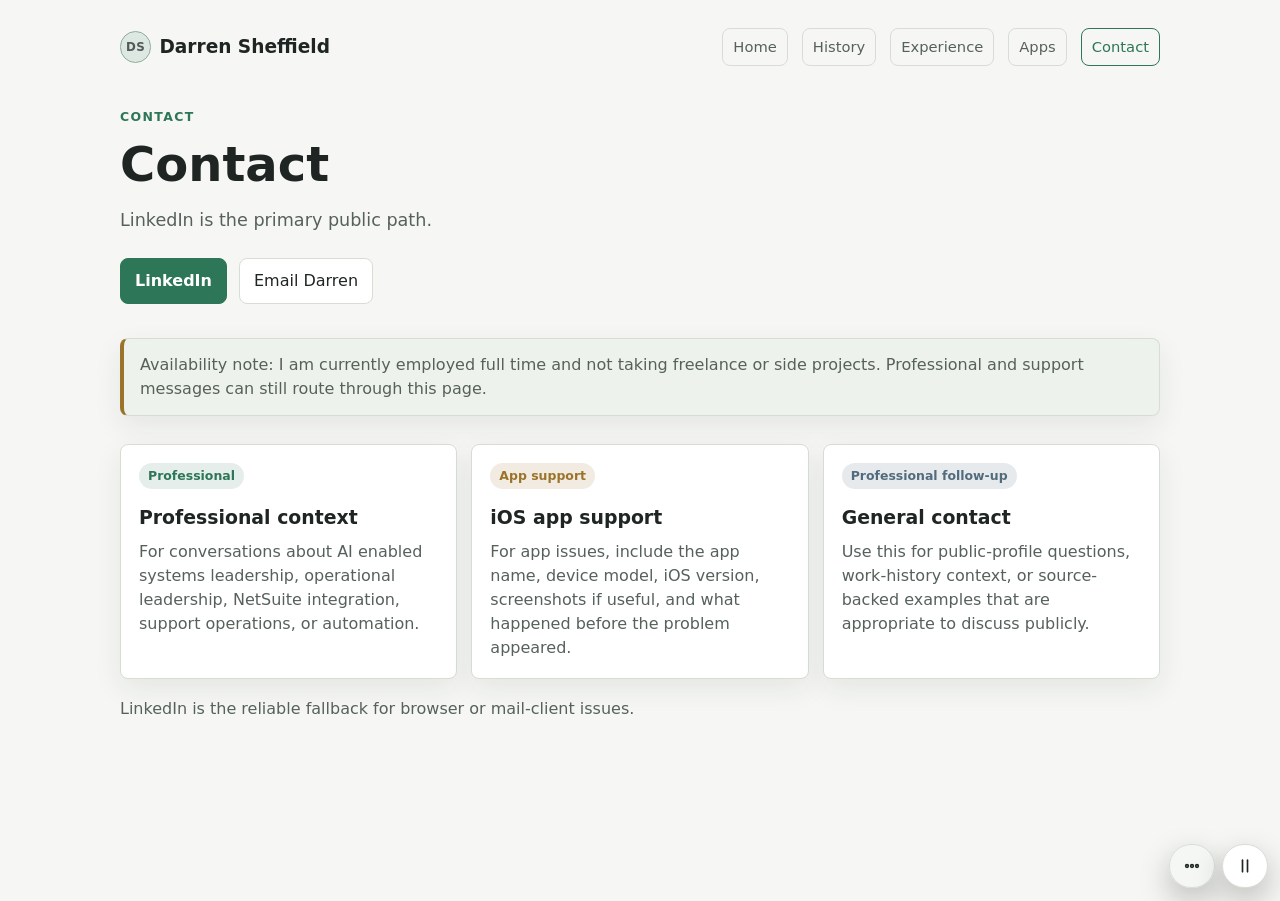
==== contact.html @ 16d39309 "Launch Darren Sheffield portfolio site" ====
<!doctype html>
<html lang="en">
  <head>
    <meta charset="utf-8">
    <meta name="viewport" content="width=device-width, initial-scale=1">
    <meta name="robots" content="index, follow">
    <meta name="description" content="Contact Darren Sheffield for professional context, app support, or public-profile follow-up.">
    <title>Darren Sheffield | Contact</title>
    <style>
      :root {
        color-scheme: light dark;
        --bg: #f6f7f4;
        --panel: #ffffff;
        --panel-soft: #eef2ed;
        --text: #1f2522;
        --muted: #56615a;
        --line: #d7ddd5;
        --green: #2d7657;
        --gold: #9b742b;
        --steel: #526b7c;
        --shadow: 0 10px 28px rgba(31, 37, 34, 0.08);
        --site-max-width: 1080px;
        --site-line-height: 1.5;
        --radius: 8px;
      }

      @media (prefers-color-scheme: dark) {
        :root {
          --bg: #101412;
          --panel: #171d1a;
          --panel-soft: #1d2622;
          --text: #edf2ed;
          --muted: #aeb9b1;
          --line: #2c3933;
          --green: #77c49a;
          --gold: #d2ad62;
          --steel: #93b0c1;
          --shadow: 0 10px 28px rgba(0, 0, 0, 0.28);
        }
      }

      * {
        box-sizing: border-box;
      }

      body {
        margin: 0;
        background: var(--bg);
        color: var(--text);
        font-family: -apple-system, BlinkMacSystemFont, "Segoe UI", system-ui, sans-serif;
        line-height: var(--site-line-height);
        scrollbar-gutter: stable;
      }

      a {
        color: inherit;
      }

      .site {
        max-width: var(--site-max-width);
        margin: 0 auto;
        padding: 28px 20px 42px;
      }

      .masthead {
        align-items: center;
        display: flex;
        justify-content: space-between;
        gap: 16px;
        margin-bottom: 42px;
      }

      .brand {
        color: var(--text);
        display: inline-flex;
        align-items: center;
        gap: 0.52rem;
        font-family: -apple-system, BlinkMacSystemFont, "Segoe UI", system-ui, sans-serif;
        font-size: 1.16rem;
        font-weight: 680;
        letter-spacing: 0;
        line-height: 1.05;
        text-decoration: none;
        white-space: nowrap;
      }

      .brand::before {
        align-items: center;
        aspect-ratio: 1 / 1;
        background: color-mix(in oklab, var(--green) 16%, var(--panel));
        border: 1px solid color-mix(in oklab, var(--green) 45%, var(--line));
        border-radius: 999px;
        color: color-mix(in oklab, var(--text) 72%, var(--bg));
        content: "DS";
        display: inline-flex;
        flex: none;
        font-size: 0.74rem;
        font-weight: 760;
        height: 1.82rem;
        justify-content: center;
        letter-spacing: 0.04em;
        width: 1.82rem;
      }

      .brand:focus-visible {
        outline: 3px solid rgba(45, 118, 87, 0.35);
        outline-offset: 3px;
      }

      @media (max-width: 560px) {
        .brand {
          font-size: 1.05rem;
        }

        .brand::before {
          font-size: 0.66rem;
          height: 1.6rem;
          width: 1.6rem;
        }
      }

      .nav {
        display: flex;
        flex-wrap: wrap;
        gap: 14px;
        font-size: 0.92rem;
      }

      .nav a,
      .button {
        border: 1px solid var(--line);
        border-radius: var(--radius);
        text-decoration: none;
      }

      .nav a {
        color: var(--muted);
        padding: 7px 10px;
      }

      .nav a[aria-current="page"],
      .nav a:hover,
      .button:hover {
        border-color: var(--green);
        color: var(--green);
      }

      .eyebrow,
      .section-label {
        color: var(--green);
        font-size: 0.78rem;
        font-weight: 700;
        letter-spacing: 0.11em;
        margin: 0 0 12px;
        text-transform: uppercase;
      }

      .section-label {
        color: var(--muted);
      }

      h1 {
        font-size: 3rem;
        letter-spacing: 0;
        line-height: 1.05;
        margin: 0 0 18px;
        max-width: 760px;
      }

      h2 {
        font-size: 1.18rem;
        margin: 0 0 8px;
      }

      .lede,
      .card p,
      .availability p,
      .fallback {
        color: var(--muted);
        margin: 0;
      }

      .lede {
        font-size: 1.1rem;
        max-width: 760px;
      }

      .actions {
        display: flex;
        flex-wrap: wrap;
        gap: 12px;
        margin: 24px 0 34px;
      }

      .button {
        align-items: center;
        background: var(--panel);
        color: var(--text);
        display: inline-flex;
        font-weight: 650;
        min-height: 42px;
        padding: 10px 14px;
      }

      button.button {
        cursor: pointer;
        font: inherit;
      }

      .button.primary {
        background: var(--green);
        border-color: var(--green);
        color: #ffffff;
      }

      @media (prefers-color-scheme: dark) {
        .button.primary {
          color: #101412;
        }
      }

      .availability,
      .card {
        border: 1px solid var(--line);
        border-radius: var(--radius);
        box-shadow: var(--shadow);
      }

      .availability {
        background: var(--panel-soft);
        border-left: 4px solid var(--gold);
        margin-bottom: 28px;
        padding: 14px 16px;
      }

      .contact-grid {
        display: grid;
        gap: 14px;
        grid-template-columns: repeat(3, 1fr);
      }

      .card {
        background: var(--panel);
        padding: 18px;
      }

      .tag {
        border-radius: 999px;
        display: inline-block;
        font-size: 0.78rem;
        font-weight: 700;
        margin-bottom: 14px;
        padding: 4px 9px;
      }

      .tag.green {
        background: rgba(45, 118, 87, 0.12);
        color: var(--green);
      }

      .tag.gold {
        background: rgba(155, 116, 43, 0.14);
        color: var(--gold);
      }

      .tag.steel {
        background: rgba(82, 107, 124, 0.14);
        color: var(--steel);
      }

      .fallback {
        margin-top: 18px;
        max-width: 680px;
      }

      a:focus-visible,
      .button:focus-visible {
        outline: 3px solid rgba(45, 118, 87, 0.35);
        outline-offset: 3px;
      }

      @media (max-width: 820px) {
        .site {
          padding: 22px 16px 32px;
        }

        h1 {
          font-size: 2.35rem;
        }

        .contact-grid {
          grid-template-columns: 1fr;
        }
      }

      @media (max-width: 560px) {
        .masthead {
          align-items: flex-start;
          flex-direction: column;
        }

        .nav {
          width: 100%;
        }

        .nav a {
          flex: 1 1 calc(50% - 8px);
          text-align: center;
        }

        h1 {
          font-size: 2rem;
        }

        .actions .button {
          justify-content: center;
          width: 100%;
        }
      }
    </style>
    <link rel="stylesheet" href="assets/site-controls.css?v=20260603-5">
    <script src="assets/site-controls.js?v=20260603-5" defer></script>
  </head>
  <body>
    <main class="site">
      <header class="masthead">
        <a class="brand" href="index.html" aria-label="Darren Sheffield">Darren Sheffield</a>
        <nav class="nav" aria-label="Primary navigation">
          <a href="index.html">Home</a>
          <a href="work-history.html">History</a>
          <a href="experience.html">Experience</a>
          <a href="support.html">Apps</a>
          <a href="contact.html" aria-current="page">Contact</a>
        </nav>
      </header>

      <section aria-label="Contact overview">
        <p class="eyebrow">Contact</p>
        <h1>Contact</h1>
        <p class="lede">
          LinkedIn is the primary public path.
        </p>
        <div class="actions">
          <a class="button primary" href="https://www.linkedin.com/in/dbshef/">LinkedIn</a>
          <button class="button" type="button" data-email-action>Email Darren</button>
        </div>
      </section>

      <section class="availability" aria-label="Availability">
        <p>
          Availability note: I am currently employed full time and not taking freelance or side projects.
          Professional and support messages can still route through this page.
        </p>
      </section>

      <section class="contact-grid" aria-label="Contact paths">
        <article class="card">
          <span class="tag green">Professional</span>
          <h2>Professional context</h2>
          <p>For conversations about AI enabled systems leadership, operational leadership, NetSuite integration, support operations, or automation.</p>
        </article>

        <article class="card">
          <span class="tag gold">App support</span>
          <h2>iOS app support</h2>
          <p>For app issues, include the app name, device model, iOS version, screenshots if useful, and what happened before the problem appeared.</p>
        </article>

        <article class="card">
          <span class="tag steel">Professional follow-up</span>
          <h2>General contact</h2>
          <p>Use this for public-profile questions, work-history context, or source-backed examples that are appropriate to discuss publicly.</p>
        </article>
      </section>

      <p class="fallback">LinkedIn is the reliable fallback for browser or mail-client issues.</p>
    </main>
    <script src="assets/contact-action.js" defer></script>
  </body>
</html>
---- assets/site-controls.css ----
html {
  overflow-y: scroll;
}

body {
  min-height: calc(100vh + 1px);
}

.site-controls-cluster {
  position: fixed;
  z-index: 9998;
  right: max(12px, env(safe-area-inset-right));
  bottom: max(12px, env(safe-area-inset-bottom));
  display: flex;
  align-items: flex-end;
  flex-direction: column;
  gap: 8px;
  pointer-events: none;
}

.site-controls-actions {
  display: flex;
  align-items: center;
  gap: 7px;
  pointer-events: auto;
}

.site-controls-btn {
  appearance: none;
  border: 1px solid var(--line);
  background: rgba(246, 247, 244, 0.9);
  border-radius: 999px;
  color: var(--text);
  cursor: pointer;
  display: inline-flex;
  align-items: center;
  justify-content: center;
  font: inherit;
  height: 44px;
  min-width: 44px;
  padding: 0 12px;
  text-decoration: none;
  box-shadow: 0 12px 30px rgba(16, 20, 18, 0.26);
  pointer-events: auto;
  position: relative;
}

.site-controls-btn:hover {
  border-color: var(--green);
  color: var(--green);
}

@media (prefers-color-scheme: dark) {
  .site-controls-btn {
    background: rgba(19, 32, 26, 0.92);
    border-color: #4b5f56;
    color: #f0f7ef;
  }

  .site-controls-menu-btn {
    background: #2d7657;
    border-color: #89cda8;
    color: #f8fff7;
  }

  .site-controls-motion-btn[aria-pressed="false"] {
    background: color-mix(in oklab, rgba(45, 84, 67, 0.32) 68%, var(--panel));
  }
}

.site-controls-btn:focus-visible {
  outline: 3px solid rgba(45, 118, 87, 0.38);
  outline-offset: 2px;
}

.site-controls-icon {
  line-height: 1;
  text-align: center;
  width: 20px;
  height: 20px;
}

.site-controls-icon svg,
.site-controls-option-icon svg {
  display: block;
  width: 100%;
  height: 100%;
  fill: none;
  stroke: currentColor;
  stroke-linecap: round;
  stroke-linejoin: round;
  stroke-width: 2;
}

.site-controls-motion-btn[aria-pressed="true"] {
  background: rgba(46, 118, 87, 0.16);
  border-color: rgba(45, 118, 87, 0.95);
}

.site-controls-motion-btn[aria-pressed="false"] {
  background: var(--panel);
}

.site-controls-label {
  display: inline-flex;
  align-items: center;
  gap: 0;
}

.site-controls-btn-text {
  display: none;
}

.site-controls-popover {
  width: min(316px, calc(100vw - 24px));
  max-width: 316px;
  background: var(--panel);
  border: 1px solid var(--line);
  border-radius: 14px;
  box-shadow: 0 14px 34px rgba(16, 20, 18, 0.24);
  padding: 12px;
  pointer-events: auto;
}

.site-controls-popover[hidden] {
  display: none;
}

.site-controls-popover:focus {
  outline: 2px solid rgba(119, 196, 154, 0.48);
  outline-offset: 2px;
}

.site-controls-popover-head {
  margin: 2px 0 10px;
  display: flex;
  align-items: center;
  justify-content: space-between;
  gap: 8px;
}

.site-controls-popover-title {
  margin: 0;
  font-size: 0.86rem;
  font-weight: 700;
  letter-spacing: 0.03em;
  text-transform: uppercase;
}

.site-controls-close {
  border: 1px solid var(--line);
  background: transparent;
  border-radius: 8px;
  color: var(--muted);
  cursor: pointer;
  width: 26px;
  height: 26px;
  font-size: 0.8rem;
  line-height: 1;
  padding: 0;
  text-align: center;
}

.site-controls-options {
  display: grid;
  gap: 8px;
  grid-template-columns: repeat(2, minmax(0, 1fr));
}

.site-controls-option {
  appearance: none;
  background: var(--panel-soft);
  border: 1px solid var(--line);
  border-radius: 10px;
  color: var(--muted);
  cursor: pointer;
  display: flex;
  align-items: center;
  gap: 8px;
  min-height: 46px;
  padding: 8px;
  text-align: left;
}

.site-controls-option:hover {
  border-color: var(--green);
  color: var(--text);
}

.site-controls-option[aria-pressed="true"] {
  background: rgba(45, 118, 87, 0.16);
  border-color: var(--green);
  color: var(--green);
}

.site-controls-option:focus-visible {
  outline: 3px solid rgba(45, 118, 87, 0.36);
  outline-offset: 2px;
}

.site-controls-option-icon {
  align-items: center;
  background: var(--panel);
  border: 1px solid var(--line);
  border-radius: 8px;
  color: currentColor;
  display: inline-flex;
  flex: none;
  height: 30px;
  justify-content: center;
  width: 30px;
}

.site-controls-option-label {
  color: inherit;
  font-size: 0.78rem;
  font-weight: 680;
  line-height: 1.1;
}

@media (prefers-color-scheme: dark) {
  .site-controls-popover {
    background: rgba(19, 29, 24, 0.97);
  }

  .site-controls-option {
    background: rgba(25, 38, 32, 0.95);
  }

  .site-controls-option[aria-pressed="true"] {
    background: rgba(45, 118, 87, 0.28);
    color: #a6e0bd;
  }
}

.site-controls-visually-hidden {
  border: 0;
  clip: rect(0, 0, 0, 0);
  height: 1px;
  margin: -1px;
  overflow: hidden;
  padding: 0;
  position: absolute;
  width: 1px;
}

:root.site-controls-large-text {
  font-size: 109%;
}

:root.site-controls-calm-motion * {
  animation-duration: 0.001ms !important;
  animation-iteration-count: 1 !important;
  transition-duration: 0.001ms !important;
  transition-delay: 0ms !important;
}

:root.site-controls-increased-spacing {
  --site-line-height: 1.75;
}

:root.site-controls-increased-spacing .site {
  padding-left: 22px;
  padding-right: 22px;
}

:root.site-controls-increased-spacing p,
:root.site-controls-increased-spacing li,
:root.site-controls-increased-spacing .card p,
:root.site-controls-increased-spacing .lede,
:root.site-controls-increased-spacing .support-note p,
:root.site-controls-increased-spacing .availability p {
  line-height: 1.75;
}

:root.site-controls-dyslexia-font body {
  font-family: Arial, Verdana, "Trebuchet MS", sans-serif;
  font-feature-settings: "liga" 0;
}

:root.site-controls-focus-mode .site {
  max-width: 780px;
}

:root.site-controls-focus-mode .timeline-shell {
  display: block;
}

:root.site-controls-focus-mode .timeline-shell .timeline {
  margin-top: 18px;
}

:root.site-controls-focus-mode .keyword-grid,
:root.site-controls-focus-mode .lanes,
:root.site-controls-focus-mode .pathways,
:root.site-controls-focus-mode .support-grid,
:root.site-controls-focus-mode .contact-grid,
:root.site-controls-focus-mode .closing-links {
  grid-template-columns: 1fr;
}

:root.site-controls-focus-mode .timeline-meter {
  height: 88px;
  width: 100%;
}

:root.site-controls-high-contrast {
  --bg: #0a140f;
  --panel: #13201a;
  --panel-soft: #1a2b22;
  --text: #f5ffed;
  --muted: #bfd5b8;
  --line: #31493d;
  --green: #88d9a0;
  --gold: #f0c26a;
  --red: #ffb6aa;
  --steel: #98c3e0;
  --shadow: 0 10px 28px rgba(0, 0, 0, 0.4);
}

:root.site-controls-underline-links a {
  text-decoration-thickness: 2px;
  text-decoration-style: solid;
}

:root.site-controls-underline-links a[href]:not(.site-controls-btn) {
  text-decoration-line: underline;
}

:root.site-controls-underline-links a:focus-visible,
:root.site-controls-underline-links button:focus-visible {
  text-decoration-thickness: 3px;
}

:root.site-controls-motion-paused .timeline-focus,
:root.site-controls-motion-paused .timeline-item,
:root.site-controls-motion-paused .timeline-item::before,
:root.site-controls-motion-paused .timeline::after,
:root.site-controls-motion-paused .timeline-meter span {
  transition: none !important;
  transform: none !important;
  opacity: 1 !important;
}

@media (max-width: 560px) {
  .site-controls-cluster {
    right: max(10px, env(safe-area-inset-right));
    bottom: max(10px, env(safe-area-inset-bottom));
  }

  .site-controls-label {
    display: none;
  }
}
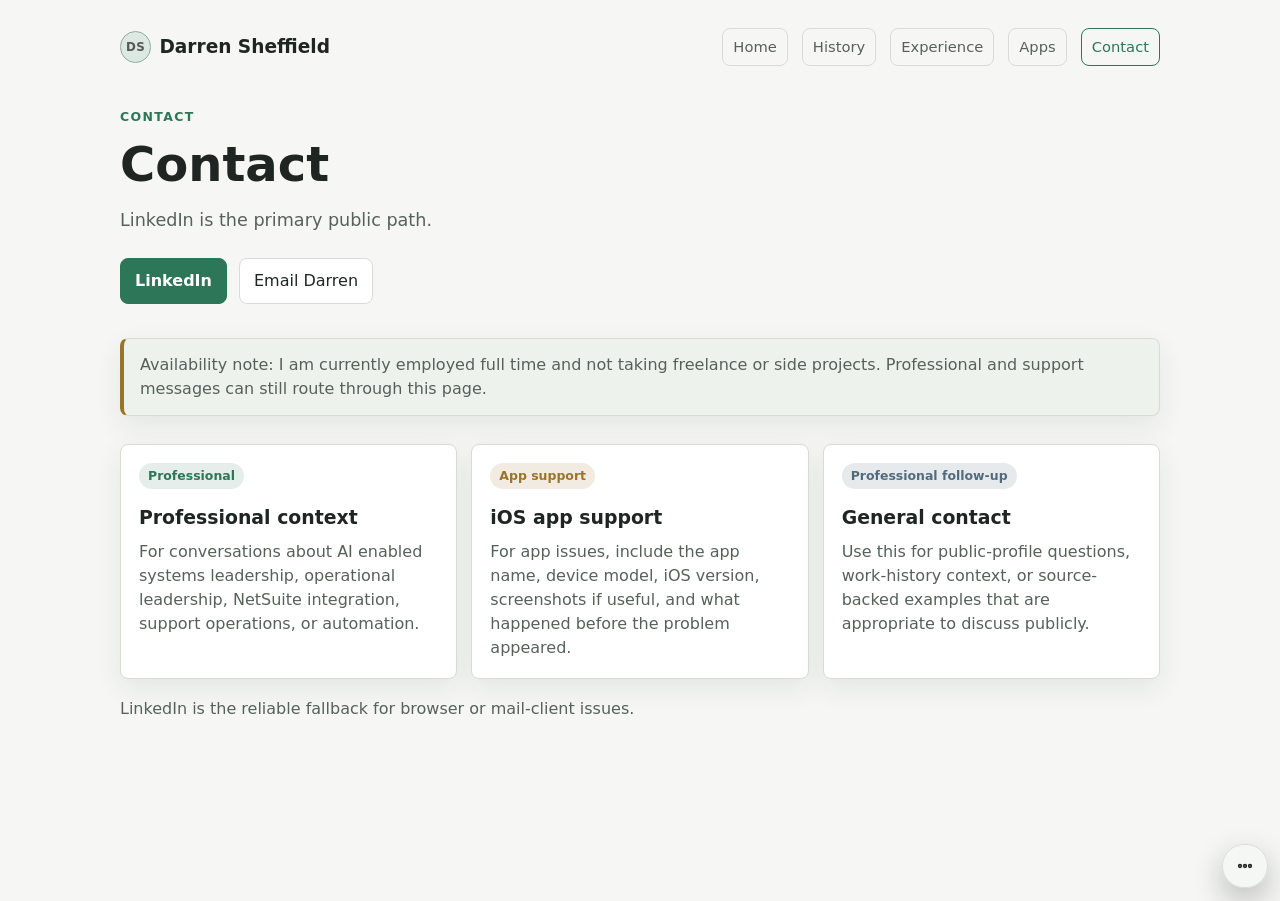
==== commit 59a5e3d6: "Polish portfolio history and controls" ====
--- a/contact.html
+++ b/contact.html
@@ -319,7 +319,7 @@
       }
     </style>
     <link rel="stylesheet" href="assets/site-controls.css?v=20260603-5">
-    <script src="assets/site-controls.js?v=20260603-5" defer></script>
+    <script src="assets/site-controls.js?v=20260604-1" defer></script>
   </head>
   <body>
     <main class="site">
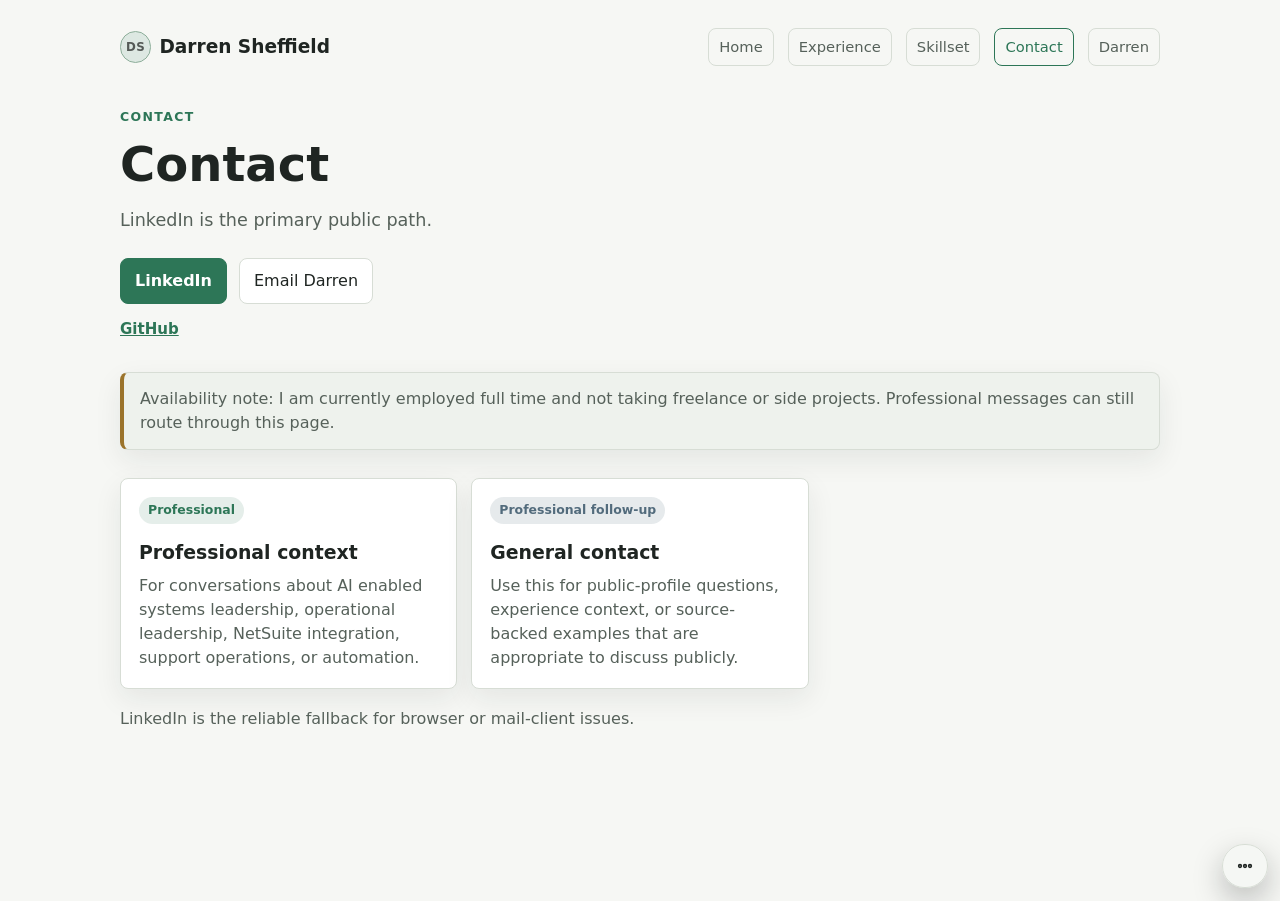
==== commit 7f128c2b: "Update portfolio navigation and private entry" ====
--- a/contact.html
+++ b/contact.html
@@ -273,6 +273,17 @@
         max-width: 680px;
       }
 
+      .profile-link {
+        color: var(--muted);
+        font-size: 0.94rem;
+        margin: -20px 0 32px;
+      }
+
+      .profile-link a {
+        color: var(--green);
+        font-weight: 650;
+      }
+
       a:focus-visible,
       .button:focus-visible {
         outline: 3px solid rgba(45, 118, 87, 0.35);
@@ -327,10 +338,10 @@
         <a class="brand" href="index.html" aria-label="Darren Sheffield">Darren Sheffield</a>
         <nav class="nav" aria-label="Primary navigation">
           <a href="index.html">Home</a>
-          <a href="work-history.html">History</a>
-          <a href="experience.html">Experience</a>
-          <a href="support.html">Apps</a>
+          <a href="work-history.html">Experience</a>
+          <a href="experience.html">Skillset</a>
           <a href="contact.html" aria-current="page">Contact</a>
+          <a href="darren.html">Darren</a>
         </nav>
       </header>
 
@@ -344,12 +355,15 @@
           <a class="button primary" href="https://www.linkedin.com/in/dbshef/">LinkedIn</a>
           <button class="button" type="button" data-email-action>Email Darren</button>
         </div>
+        <p class="profile-link">
+          <a href="https://github.com/darrensheffield" rel="me">GitHub</a>
+        </p>
       </section>
 
       <section class="availability" aria-label="Availability">
         <p>
           Availability note: I am currently employed full time and not taking freelance or side projects.
-          Professional and support messages can still route through this page.
+          Professional messages can still route through this page.
         </p>
       </section>
 
@@ -361,15 +375,9 @@
         </article>
 
         <article class="card">
-          <span class="tag gold">App support</span>
-          <h2>iOS app support</h2>
-          <p>For app issues, include the app name, device model, iOS version, screenshots if useful, and what happened before the problem appeared.</p>
-        </article>
-
-        <article class="card">
           <span class="tag steel">Professional follow-up</span>
           <h2>General contact</h2>
-          <p>Use this for public-profile questions, work-history context, or source-backed examples that are appropriate to discuss publicly.</p>
+          <p>Use this for public-profile questions, experience context, or source-backed examples that are appropriate to discuss publicly.</p>
         </article>
       </section>
 
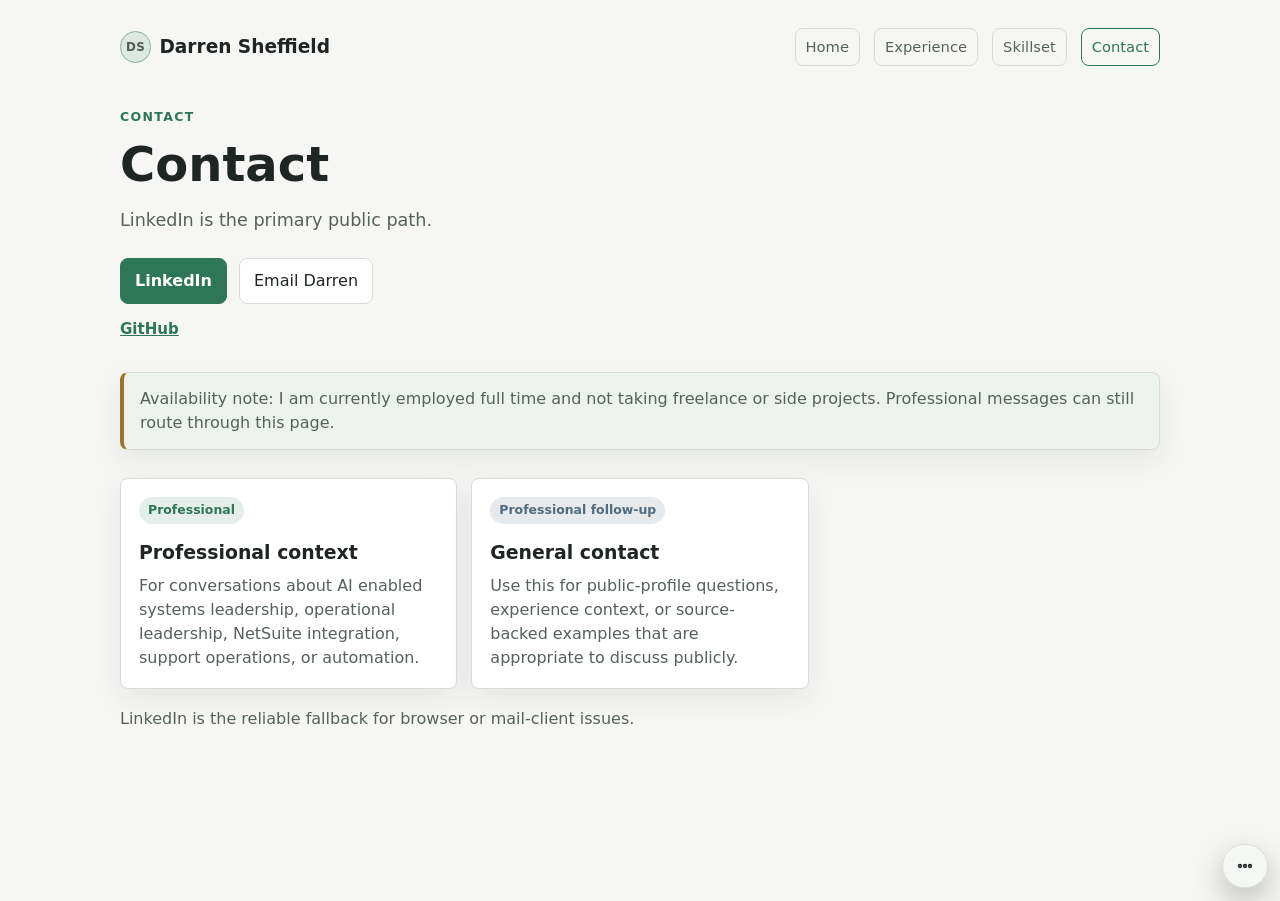
==== commit 28bb9c33: "Remove public Darren nav tab" ====
--- a/contact.html
+++ b/contact.html
@@ -341,7 +341,6 @@
           <a href="work-history.html">Experience</a>
           <a href="experience.html">Skillset</a>
           <a href="contact.html" aria-current="page">Contact</a>
-          <a href="darren.html">Darren</a>
         </nav>
       </header>
 
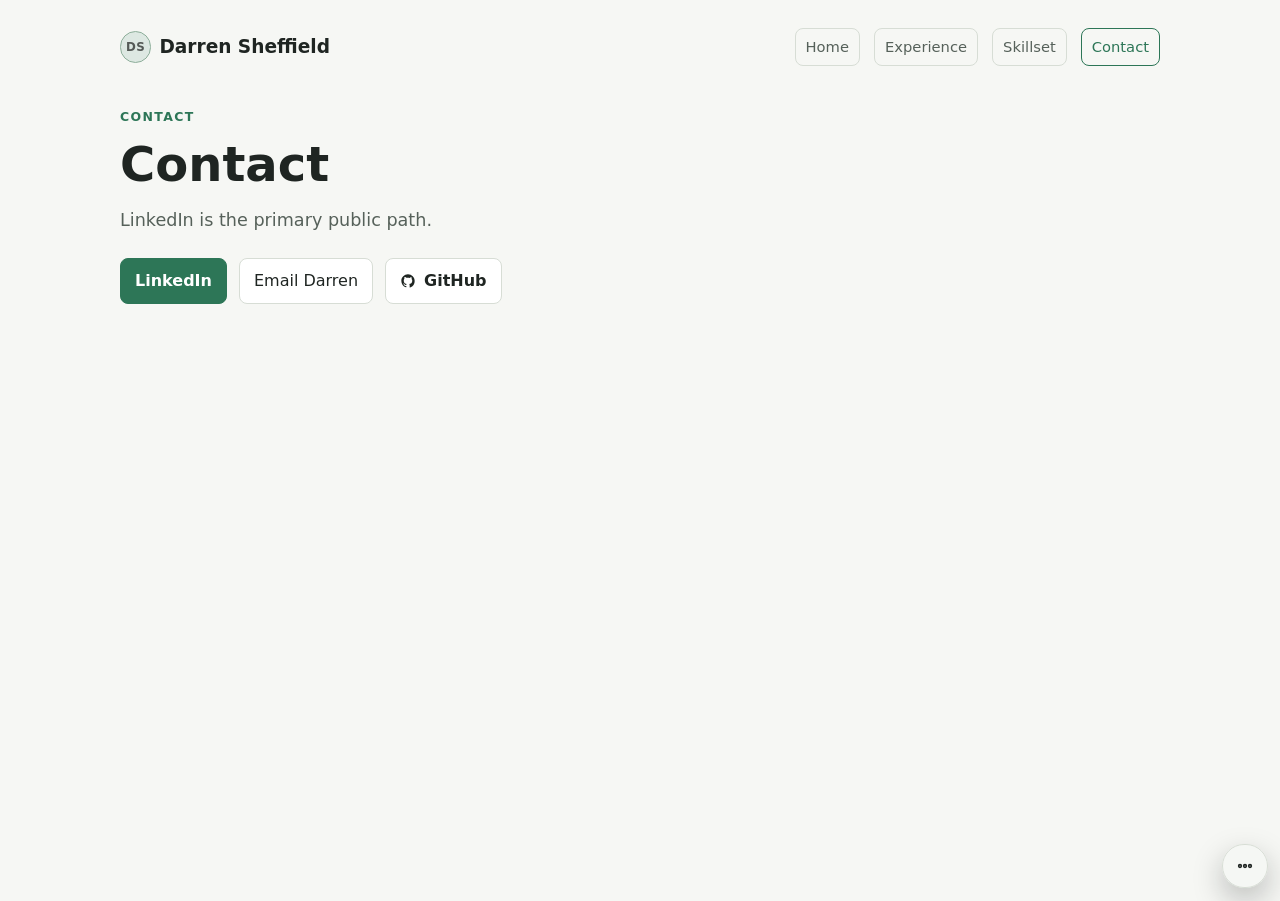
==== commit a149a710: "Address feedback on contact and credential styling" ====
--- a/contact.html
+++ b/contact.html
@@ -172,10 +172,7 @@
         margin: 0 0 8px;
       }
 
-      .lede,
-      .card p,
-      .availability p,
-      .fallback {
+      .lede {
         color: var(--muted);
         margin: 0;
       }
@@ -213,75 +210,18 @@
         color: #ffffff;
       }
 
+      .social-icon {
+        width: 16px;
+        height: 16px;
+        margin-right: 8px;
+        flex: none;
+        fill: currentColor;
+      }
+
       @media (prefers-color-scheme: dark) {
         .button.primary {
           color: #101412;
         }
-      }
-
-      .availability,
-      .card {
-        border: 1px solid var(--line);
-        border-radius: var(--radius);
-        box-shadow: var(--shadow);
-      }
-
-      .availability {
-        background: var(--panel-soft);
-        border-left: 4px solid var(--gold);
-        margin-bottom: 28px;
-        padding: 14px 16px;
-      }
-
-      .contact-grid {
-        display: grid;
-        gap: 14px;
-        grid-template-columns: repeat(3, 1fr);
-      }
-
-      .card {
-        background: var(--panel);
-        padding: 18px;
-      }
-
-      .tag {
-        border-radius: 999px;
-        display: inline-block;
-        font-size: 0.78rem;
-        font-weight: 700;
-        margin-bottom: 14px;
-        padding: 4px 9px;
-      }
-
-      .tag.green {
-        background: rgba(45, 118, 87, 0.12);
-        color: var(--green);
-      }
-
-      .tag.gold {
-        background: rgba(155, 116, 43, 0.14);
-        color: var(--gold);
-      }
-
-      .tag.steel {
-        background: rgba(82, 107, 124, 0.14);
-        color: var(--steel);
-      }
-
-      .fallback {
-        margin-top: 18px;
-        max-width: 680px;
-      }
-
-      .profile-link {
-        color: var(--muted);
-        font-size: 0.94rem;
-        margin: -20px 0 32px;
-      }
-
-      .profile-link a {
-        color: var(--green);
-        font-weight: 650;
       }
 
       a:focus-visible,
@@ -297,10 +237,6 @@
 
         h1 {
           font-size: 2.35rem;
-        }
-
-        .contact-grid {
-          grid-template-columns: 1fr;
         }
       }
 
@@ -353,34 +289,14 @@
         <div class="actions">
           <a class="button primary" href="https://www.linkedin.com/in/dbshef/">LinkedIn</a>
           <button class="button" type="button" data-email-action>Email Darren</button>
+          <a class="button" href="https://github.com/darrensheffield" rel="me">
+            <svg class="social-icon" viewBox="0 0 24 24" aria-hidden="true">
+              <path d="M12 2C6.476 2 2 6.486 2 12.018c0 4.425 2.867 8.179 6.839 9.507.5.091.683-.217.683-.482 0-.238-.009-.869-.014-1.705-2.782.605-3.368-1.34-3.368-1.34-.455-1.161-1.11-1.47-1.11-1.47-.908-.622.069-.61.069-.61 1.003.07 1.532 1.03 1.532 1.03.892 1.53 2.341 1.088 2.91.832.092-.648.35-1.09.636-1.341-2.22-.254-4.555-1.113-4.555-4.95 0-1.095.39-1.989 1.03-2.689-.103-.253-.447-1.274.099-2.655 0 0 .84-.27 2.75 1.027A9.564 9.564 0 0 1 12 7.03c.851.004 1.706.115 2.505.336 1.91-1.297 2.75-1.027 2.75-1.027.546 1.381.202 2.402.1 2.655.64.7 1.028 1.594 1.028 2.689 0 3.847-2.339 4.692-4.566 4.942.359.311.678.92.678 1.853 0 1.338-.012 2.42-.012 2.749 0 .268.18.578.688.48A10.018 10.018 0 0 0 22 12.018C22 6.486 17.523 2 12 2Z"/>
+            </svg>
+            GitHub
+          </a>
         </div>
-        <p class="profile-link">
-          <a href="https://github.com/darrensheffield" rel="me">GitHub</a>
-        </p>
       </section>
-
-      <section class="availability" aria-label="Availability">
-        <p>
-          Availability note: I am currently employed full time and not taking freelance or side projects.
-          Professional messages can still route through this page.
-        </p>
-      </section>
-
-      <section class="contact-grid" aria-label="Contact paths">
-        <article class="card">
-          <span class="tag green">Professional</span>
-          <h2>Professional context</h2>
-          <p>For conversations about AI enabled systems leadership, operational leadership, NetSuite integration, support operations, or automation.</p>
-        </article>
-
-        <article class="card">
-          <span class="tag steel">Professional follow-up</span>
-          <h2>General contact</h2>
-          <p>Use this for public-profile questions, experience context, or source-backed examples that are appropriate to discuss publicly.</p>
-        </article>
-      </section>
-
-      <p class="fallback">LinkedIn is the reliable fallback for browser or mail-client issues.</p>
     </main>
     <script src="assets/contact-action.js" defer></script>
   </body>
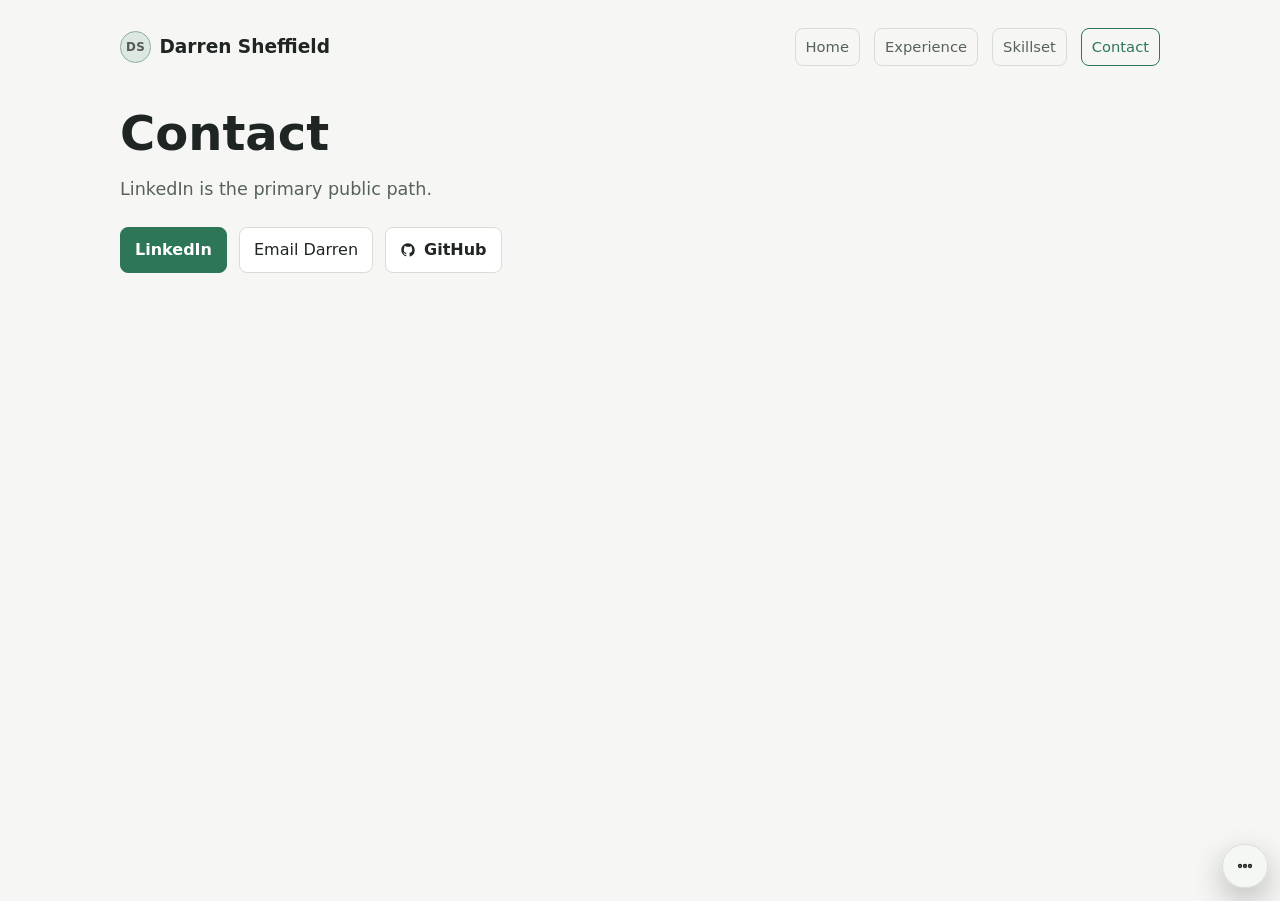
==== commit 014ae5d3: "Remove redundant contact eyebrow" ====
--- a/contact.html
+++ b/contact.html
@@ -281,7 +281,6 @@
       </header>
 
       <section aria-label="Contact overview">
-        <p class="eyebrow">Contact</p>
         <h1>Contact</h1>
         <p class="lede">
           LinkedIn is the primary public path.
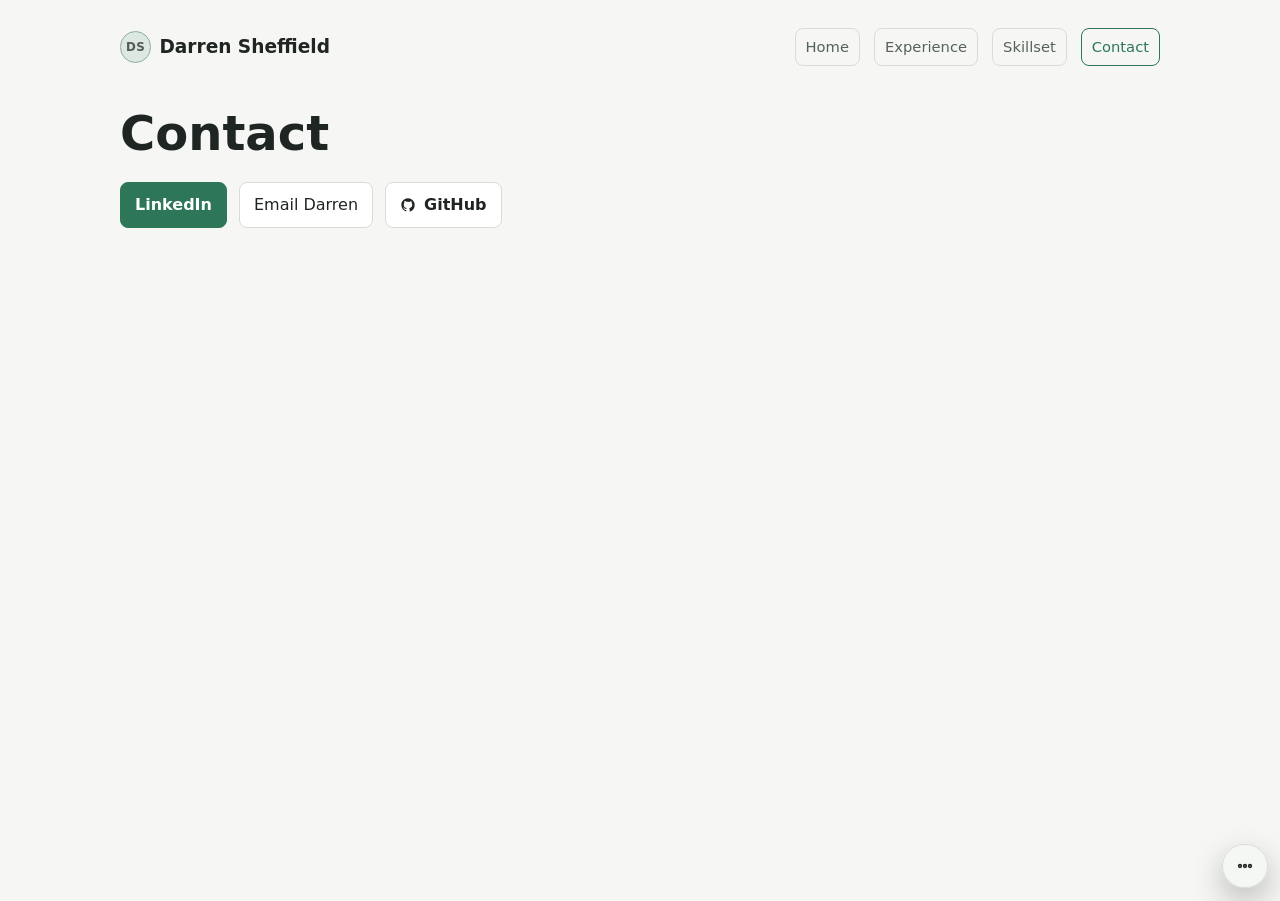
==== commit 91ba3909: "Remove contact lead copy" ====
--- a/contact.html
+++ b/contact.html
@@ -282,9 +282,6 @@
 
       <section aria-label="Contact overview">
         <h1>Contact</h1>
-        <p class="lede">
-          LinkedIn is the primary public path.
-        </p>
         <div class="actions">
           <a class="button primary" href="https://www.linkedin.com/in/dbshef/">LinkedIn</a>
           <button class="button" type="button" data-email-action>Email Darren</button>
